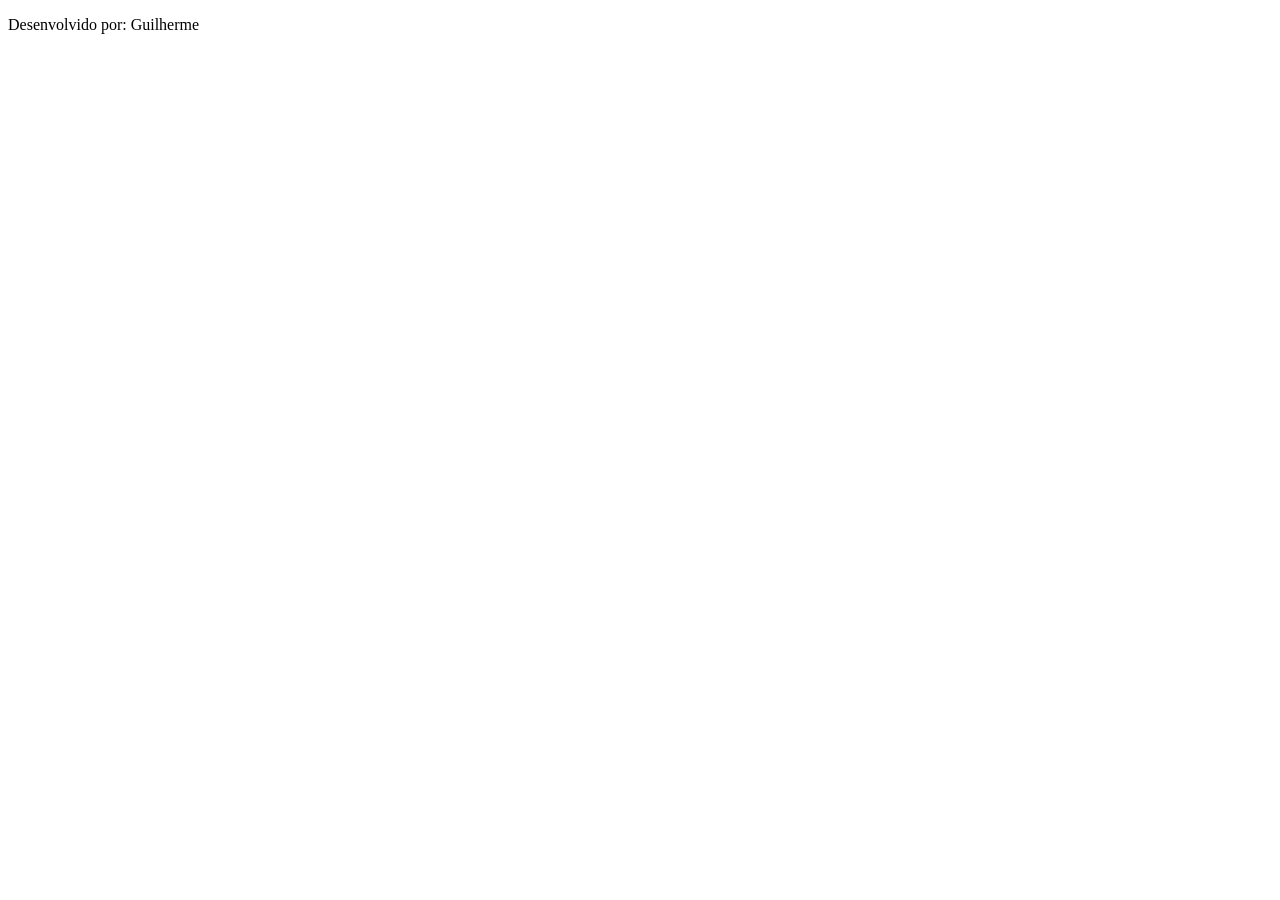
==== index.html @ 9a56f16c "a" ====
<!DOCTYPE html>
<html lang="pt-BR">

<head>
    <!-- Caracteres-->
    <meta charset="UTF-8">
    <!-- ocupação da tela-->
    <meta name="viewport" content="width=device-width, initial-scale=1.0">
    <title>Curso HTML - Guilherme </title>

    <!--Search Engine Optmization-->
    <meta name="description" content="Curso de HTML, CSS e JS em Castro-PR, elaborado pelo SENAC">
    <!--Palavras Chave-->
    <meta name="keywords" content="HTML, CSS, JSS, webdesign, programação web, html 5">
    <!--Permitir Robôs-->
    <meta name="robots" content="index, follow">

    <!--Carregamento de tudo que seja necessário antes de mostrar a página-->
    <link rel="stylesheet" href="styles.css">

</head>
    <!-- É o que vai aparecer na tela do usuário -->
<body>
    <!-- Cabeçalho: Logo, Menus Botões do Celular -->
    <!-- Div = Container - serve pra guardar algo -->
        <div id="header"></div>
    <!-- Main - Conteúdo Principal -->
    <main>
        <!-- Hero: Título - Texto - Botão - Imagem -->
         <div id="Hero"></div>
        <!-- Benefícios (vantagens): Título - Textos - Cards -->
         <div id="benefícios"></div>
        <!-- Sobre: Explicar a Empresa, Produto ou Serviço -->
         <div id="sobre"></div>
        <!-- Call to Action - CTA ou chamado para ação: Comece agora, curte, compartilhe, inscrevase, saiba mais, etc -->
         <div id="cta"></div>
        <!-- Contato: Formulário, Endereço, Telefone, etc -->
         <div id="contato"></div>
    </main>
    <!-- Rodapé: Informações, Links, Mapas, Redes Sociais -->
    <footer>
        <p>Desenvolvido por: Guilherme</p>
    </footer>
    <!-- Scripts: Código Javascript -->
    <script src="scripts.js"></script>
</body> 

</html>
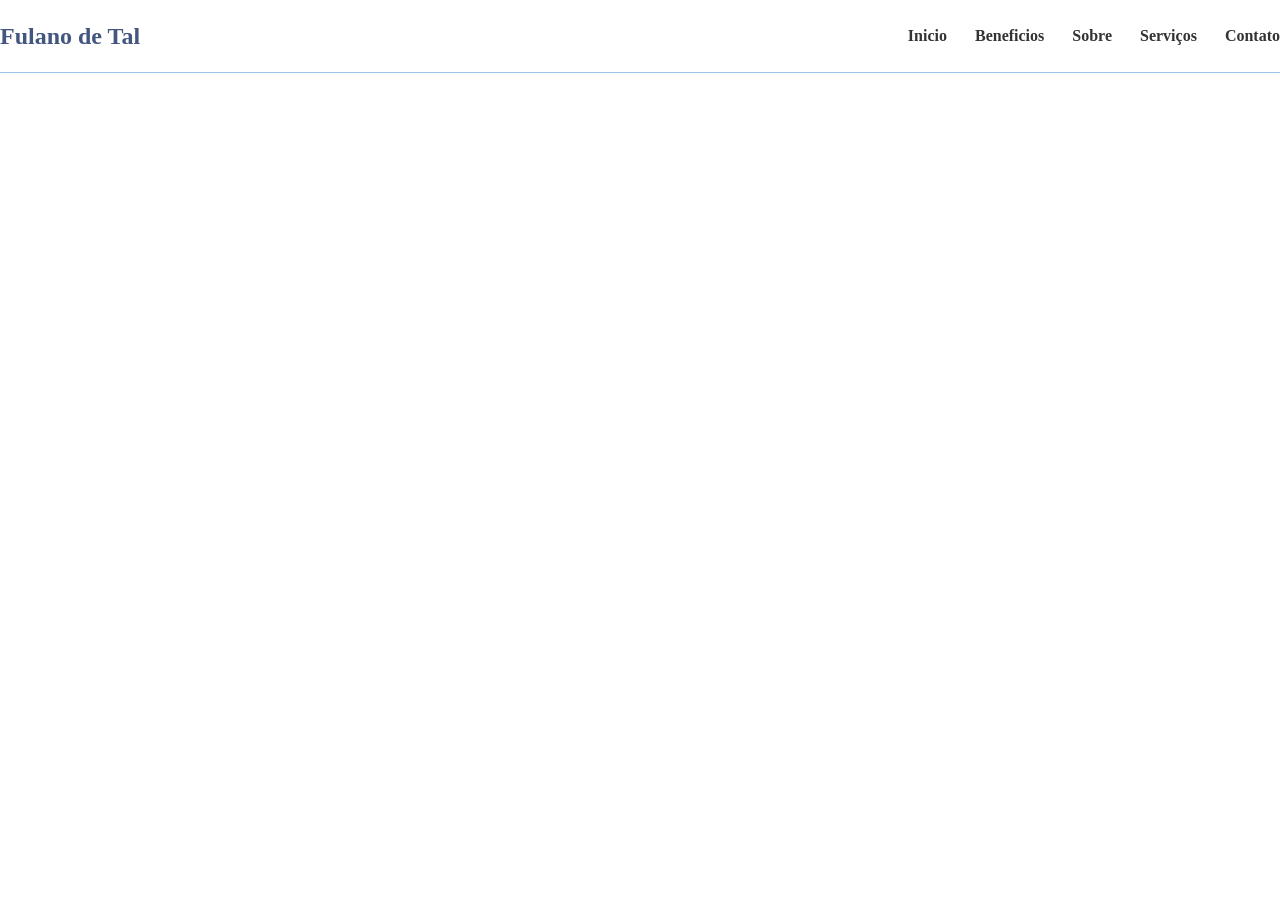
==== commit 148d1d5b: "a" ====
--- a/index.html
+++ b/index.html
@@ -19,30 +19,35 @@
     <link rel="stylesheet" href="styles.css">
 
 </head>
-    <!-- É o que vai aparecer na tela do usuário -->
+<!-- É o que vai aparecer na tela do usuário -->
+
 <body>
     <!-- Cabeçalho: Logo, Menus Botões do Celular -->
     <!-- Div = Container - serve pra guardar algo -->
-        <div id="header"></div>
+    <div id="header"></div>
     <!-- Main - Conteúdo Principal -->
     <main>
         <!-- Hero: Título - Texto - Botão - Imagem -->
-         <div id="Hero"></div>
+        <div id="Hero"></div>
         <!-- Benefícios (vantagens): Título - Textos - Cards -->
-         <div id="benefícios"></div>
+        <div id="benefícios"></div>
         <!-- Sobre: Explicar a Empresa, Produto ou Serviço -->
-         <div id="sobre"></div>
+        <div id="sobre"></div>
         <!-- Call to Action - CTA ou chamado para ação: Comece agora, curte, compartilhe, inscrevase, saiba mais, etc -->
-         <div id="cta"></div>
+        <div id="cta"></div>
         <!-- Contato: Formulário, Endereço, Telefone, etc -->
-         <div id="contato"></div>
+        <div id="contato"></div>
     </main>
     <!-- Rodapé: Informações, Links, Mapas, Redes Sociais -->
     <footer>
-        <p>Desenvolvido por: Guilherme</p>
+        <div id="footer"></div>
     </footer>
     <!-- Scripts: Código Javascript -->
     <script src="scripts.js"></script>
-</body> 
+    <script>
+        // Passar a pasta/arquivo e o id da div
+        componente("components/header.html", "#header")
+    </script>
+</body>
 
 </html>
--- a/styles.css
+++ b/styles.css
@@ -0,0 +1,77 @@
+/* Aplicar customização de layout a toda aplicação */
+/* No React por padrão é um por componente */
+/* Podemos aplicar em toda o APP, por tag, por id ou classe */
+/* Posso aplicar em componntes internos */
+/* Resete da página */
+*{
+    /* Espaçameto externo */
+    margin: 0;
+    /* Espaçamento interno */
+    padding: 0;
+    /* Tamanho da caixa */
+    box-sizing: 0;
+}
+
+/* Header */
+/* Por classe */
+.cabecalho{
+    /* ocupar o espaço de  */
+    width: 100%;
+    /* Fundo da tela */
+    background: #ffffff;
+    /* Borda */
+    border-bottom: 1px solid #9cc4e9;
+    /* Manter o header no início da página */
+    position: sticky;
+    /* Encostar no topo */
+    top: 0;
+    /* Sobreposição */
+    z-index: 1000;
+}
+
+.cabecalho-conteudo{
+    /* Altura minima */
+    min-height: 72px;
+    /* Ativa o Flexbox */
+    display: flex;
+    /* Centraliza os elementos verticalmente */
+    align-items: center;
+    /* Cpçpca espaço entre elementos */
+    justify-content: space-between;
+    /* Define os espaços entre os elementos */
+    gap: 30px;
+}
+
+.logo {
+    /* Define a cor do texto do logo */
+    color: #435680;
+    /* Define o tamanho da fonte */
+    font-size: 24px;
+    /* Deixar texto em negrito */
+    font-weight: bold;
+    /* Remove o sublinhado dos links */
+    text-decoration: none;
+}
+
+.menu{
+    /* Ativa o Flexbox */
+    display: flex;
+    /* Centraliza os itens verticalmente */
+    align-items: center;
+    /* Define o espaço entre os links do menu */
+    gap: 28px;
+}
+
+.menu a{
+    /* Define a cor padrão dos links */
+    color: #333333;
+    /* Define o tamanho da fonte */
+    font-size: 16px;
+    /* Define uma fonte mais grossa (forte) */
+    font-weight: 600;
+    /* Remove o sublinhado dos links */
+    text-decoration: none;
+    /* Faz as mudanças acontecerem de forma suave */
+    transition: 0.3s;
+    
+}
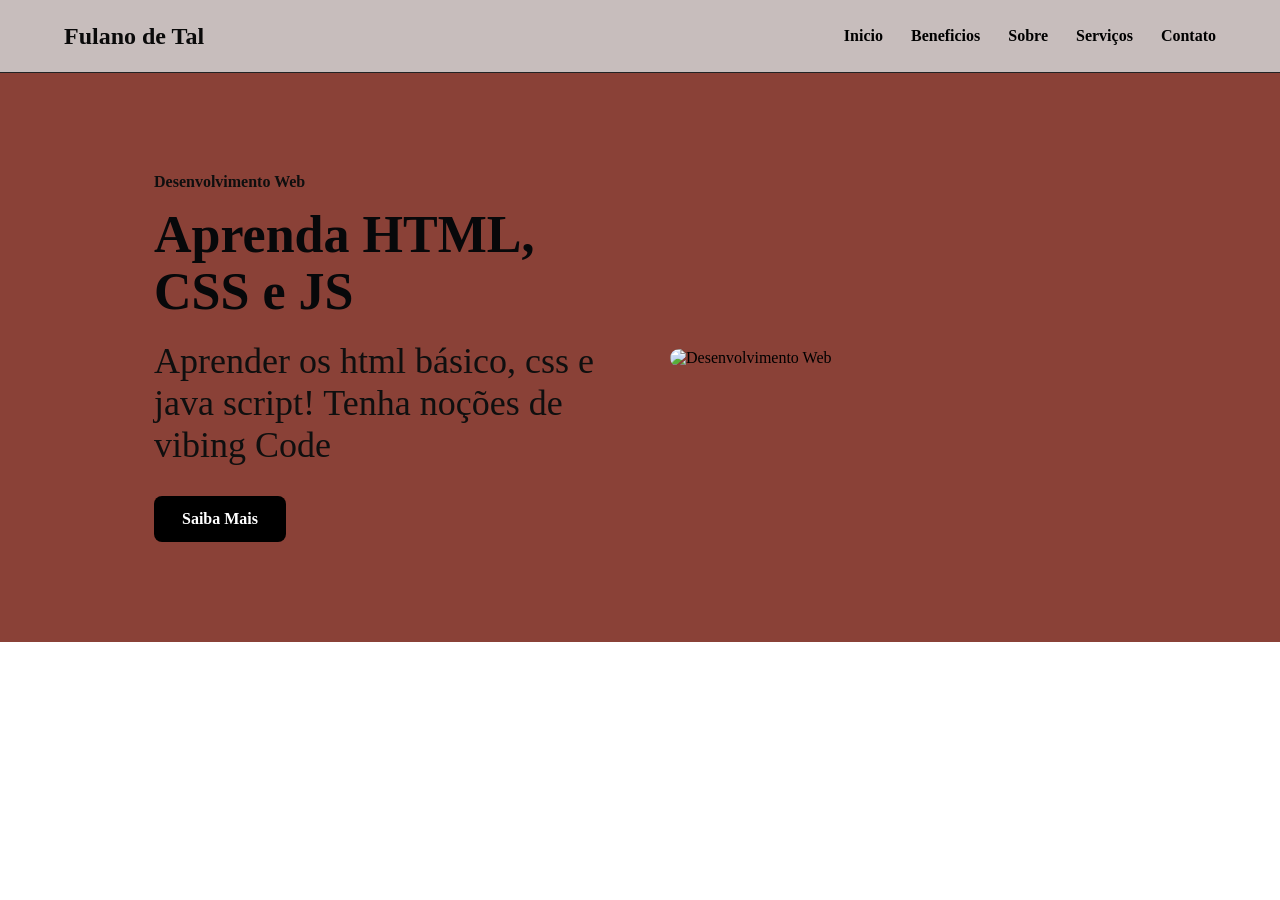
==== commit 9d4241cb: "j" ====
--- a/index.html
+++ b/index.html
@@ -6,7 +6,7 @@
     <meta charset="UTF-8">
     <!-- ocupação da tela-->
     <meta name="viewport" content="width=device-width, initial-scale=1.0">
-    <title>Curso HTML - Guilherme </title>
+    <title> Curso HTML - Guilherme </title>
 
     <!--Search Engine Optmization-->
     <meta name="description" content="Curso de HTML, CSS e JS em Castro-PR, elaborado pelo SENAC">
@@ -28,7 +28,7 @@
     <!-- Main - Conteúdo Principal -->
     <main>
         <!-- Hero: Título - Texto - Botão - Imagem -->
-        <div id="Hero"></div>
+        <div id="hero"></div>
         <!-- Benefícios (vantagens): Título - Textos - Cards -->
         <div id="benefícios"></div>
         <!-- Sobre: Explicar a Empresa, Produto ou Serviço -->
@@ -47,6 +47,7 @@
     <script>
         // Passar a pasta/arquivo e o id da div
         componente("components/header.html", "#header")
+        componente("components/hero.html", "#hero")
     </script>
 </body>
 
--- a/styles.css
+++ b/styles.css
@@ -18,9 +18,9 @@
     /* ocupar o espaço de  */
     width: 100%;
     /* Fundo da tela */
-    background: #ffffff;
+    background: #c7bdbc;
     /* Borda */
-    border-bottom: 1px solid #9cc4e9;
+    border-bottom: 1px solid #222324;
     /* Manter o header no início da página */
     position: sticky;
     /* Encostar no topo */
@@ -44,7 +44,7 @@
 
 .logo {
     /* Define a cor do texto do logo */
-    color: #435680;
+    color: #0a0a0a;
     /* Define o tamanho da fonte */
     font-size: 24px;
     /* Deixar texto em negrito */
@@ -64,7 +64,7 @@
 
 .menu a{
     /* Define a cor padrão dos links */
-    color: #333333;
+    color: #000000;
     /* Define o tamanho da fonte */
     font-size: 16px;
     /* Define uma fonte mais grossa (forte) */
@@ -73,5 +73,97 @@
     text-decoration: none;
     /* Faz as mudanças acontecerem de forma suave */
     transition: 0.3s;
-    
+}
+/* Quando passar o mouse em cima do menu*/
+.menu a:hover{
+    /* Alterar a cor */
+    color: #13273b;
+}
+
+/* Hero */
+.hero{
+    /* Margem interna */
+    padding: 100px;
+    background: #8A4137;
+}
+
+.hero-conteudo {
+    /* Flexbox */
+    /* grid, block, inline */
+    display: flex;
+    /* Centralizados, a esquerda, a direita */
+    align-items: center;
+    /* Espaço itens */
+    justify-content: space-between;
+    /* Espaçamento entre os blocos */
+    gap: 60px;
+
+}
+
+/* Ajuste da largura do hero */
+.container{
+    /* Ocupar: largura disponível */
+    width: 90%;
+    /* Limitar tamanho máximo */
+    max-width: 1200px;
+    /* Centralizar Horizontalmente */
+    margin: 0 auto;
+}
+
+.hero-texto{
+    /* Permitir que o elemento expanda */
+    flex: 1;
+}
+
+.hero-destaque{
+    /* Cor */
+    color: #0f0f0f;
+    /* Fonte em negrito b, ou usar o font-weight */
+    font-weight: bold;
+    /* Define o tamanho */
+    font-size: 16px;
+}
+
+.hero-texto h1{
+    font-size: 52px;
+    /* Espaço entre linhas */
+    line-height: 1.1;
+    /* Margem superior */
+    margin-top: 15px;
+    /* Margem inferior */
+    margin-bottom: 20px;
+    color: #07080a;
+}
+
+.hero-texto p{
+    font-size: 36px;
+    color: #0f0f0f;
+    margin-bottom: 30px;
+    max-width: 550px;
+}
+
+.botao-hero{
+    display: inline-block;
+    padding: 14px 28px;
+    background: #000000;
+    color: #ffffff;
+    text-decoration: none;
+    /* Arredondamento dos cantos */
+    border-radius: 8px;
+    font-weight: bold;
+    transition: 0.3s;
+}
+.botao-hero:hover{
+    background: #13273b;
+    transform: translateY(-2px);
+}
+
+/* Imagem */
+.hero-imagem{
+    flex: 1;
+}
+.hero-imagem img{
+    width: 100%;
+    height: auto;
+    border-radius: 20px;
 }
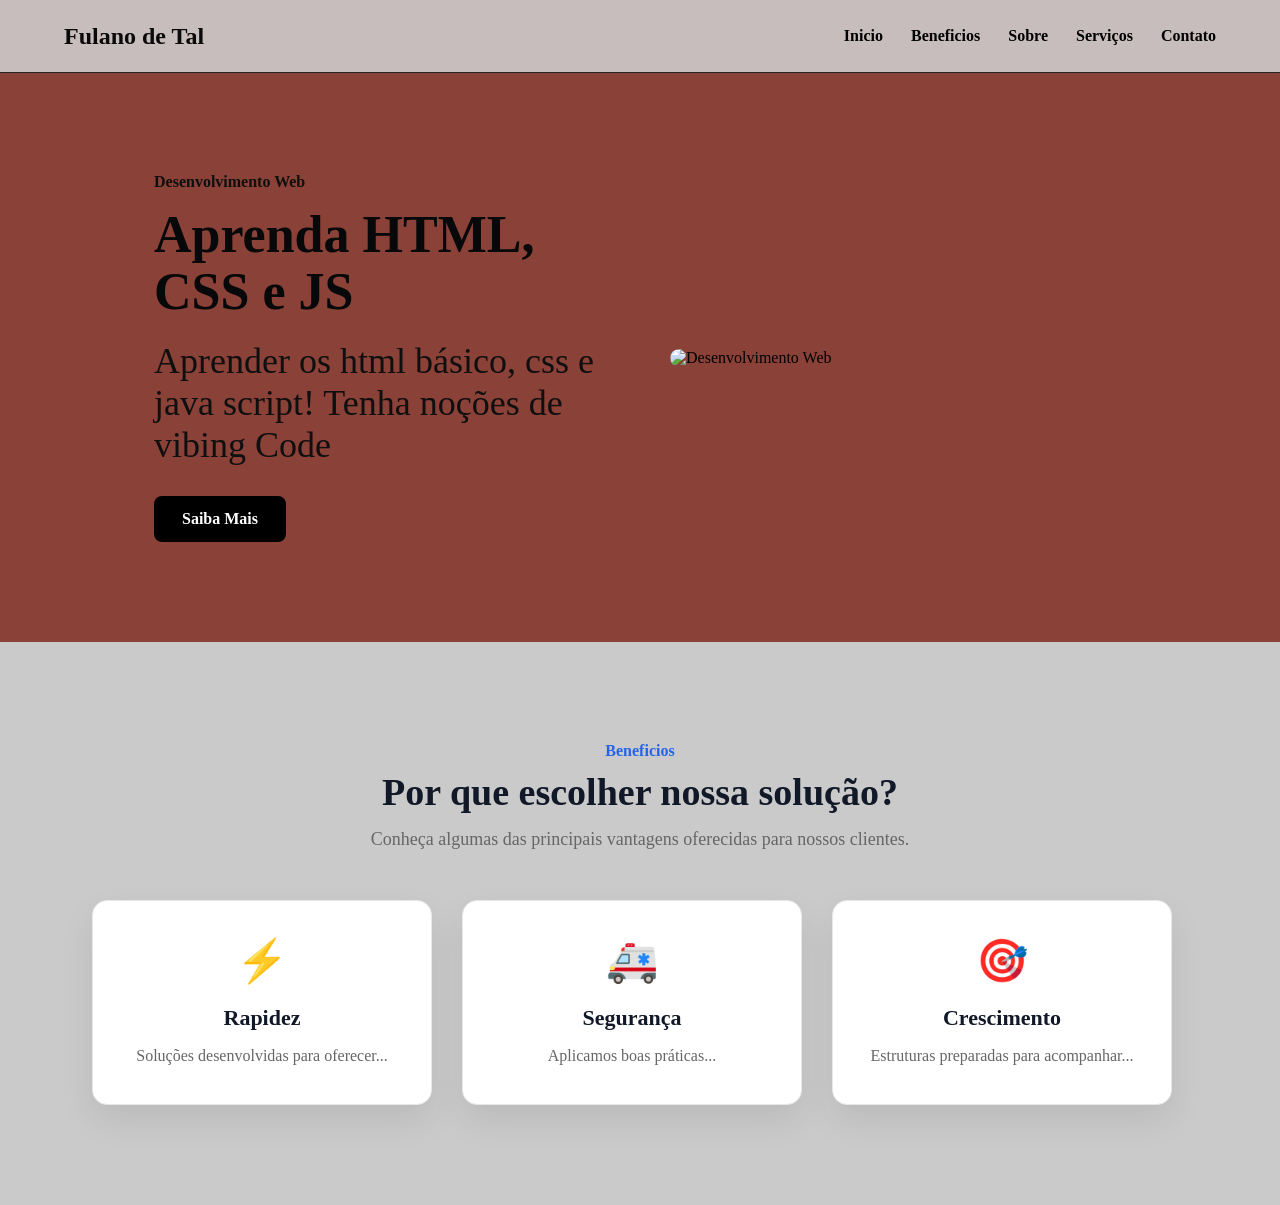
==== commit 7151ef96: "Aula 0311" ====
--- a/index.html
+++ b/index.html
@@ -30,7 +30,7 @@
         <!-- Hero: Título - Texto - Botão - Imagem -->
         <div id="hero"></div>
         <!-- Benefícios (vantagens): Título - Textos - Cards -->
-        <div id="benefícios"></div>
+        <div id="beneficios"></div>
         <!-- Sobre: Explicar a Empresa, Produto ou Serviço -->
         <div id="sobre"></div>
         <!-- Call to Action - CTA ou chamado para ação: Comece agora, curte, compartilhe, inscrevase, saiba mais, etc -->
@@ -48,6 +48,7 @@
         // Passar a pasta/arquivo e o id da div
         componente("components/header.html", "#header")
         componente("components/hero.html", "#hero")
+        componente("components/beneficios.html", "#beneficios")
     </script>
 </body>
 
--- a/styles.css
+++ b/styles.css
@@ -166,4 +166,68 @@
     width: 100%;
     height: auto;
     border-radius: 20px;
+}
+
+/* Beneficios */
+.beneficios {
+    padding: 100px;
+    background: #cacaca;
+}
+.titulo-secao {
+    text-align: center;
+    max-width: 700px;
+    margin: 0 auto 50px;
+}
+
+.titulo-destaque {
+    color: #2563eb;
+    /* Negrito */
+    font-weight: bold;
+    font-size: 16px;
+}
+
+.titulo-secao h2 {
+    font-size: 38px;
+    color: #111827;
+    margin-top: 10px;
+    margin-bottom: 15px;
+}
+.titulo-secao p {
+    font-size: 18px;
+    color: #666666;
+}
+.grade-beneficios {
+    display: grid;
+    /* Cria 3 colunas com os mesmo tamanho */
+    grid-template-columns: repeat(3, 1fr);
+    /* Espaço */
+    gap: 30px;
+}
+.card-beneficios {
+    background: #ffffff;
+    padding: 35px;
+    border: 1px solid #e5e7eb;
+    border-radius: 15px;
+    text-align: center;
+    transition: 0.3s;
+}
+.card-beneficios {
+    /* Move o elemento para cima */
+    transform: translate(-8px);
+    /* Cria uma sombra */
+    box-shadow: 0 15px 35px rgba(0, 0, 0, 0.08);
+}
+.card-icone {
+    font-size: 42px;
+    margin-bottom: 20px;
+}
+.card-beneficios h3 {
+    font-size: 22px;
+    color: #111827;
+    margin-bottom: 12px;
+}
+.card-beneficios p {
+    color: #666666;
+    font-size: 16px;
+    line-height: 1.6;
 }
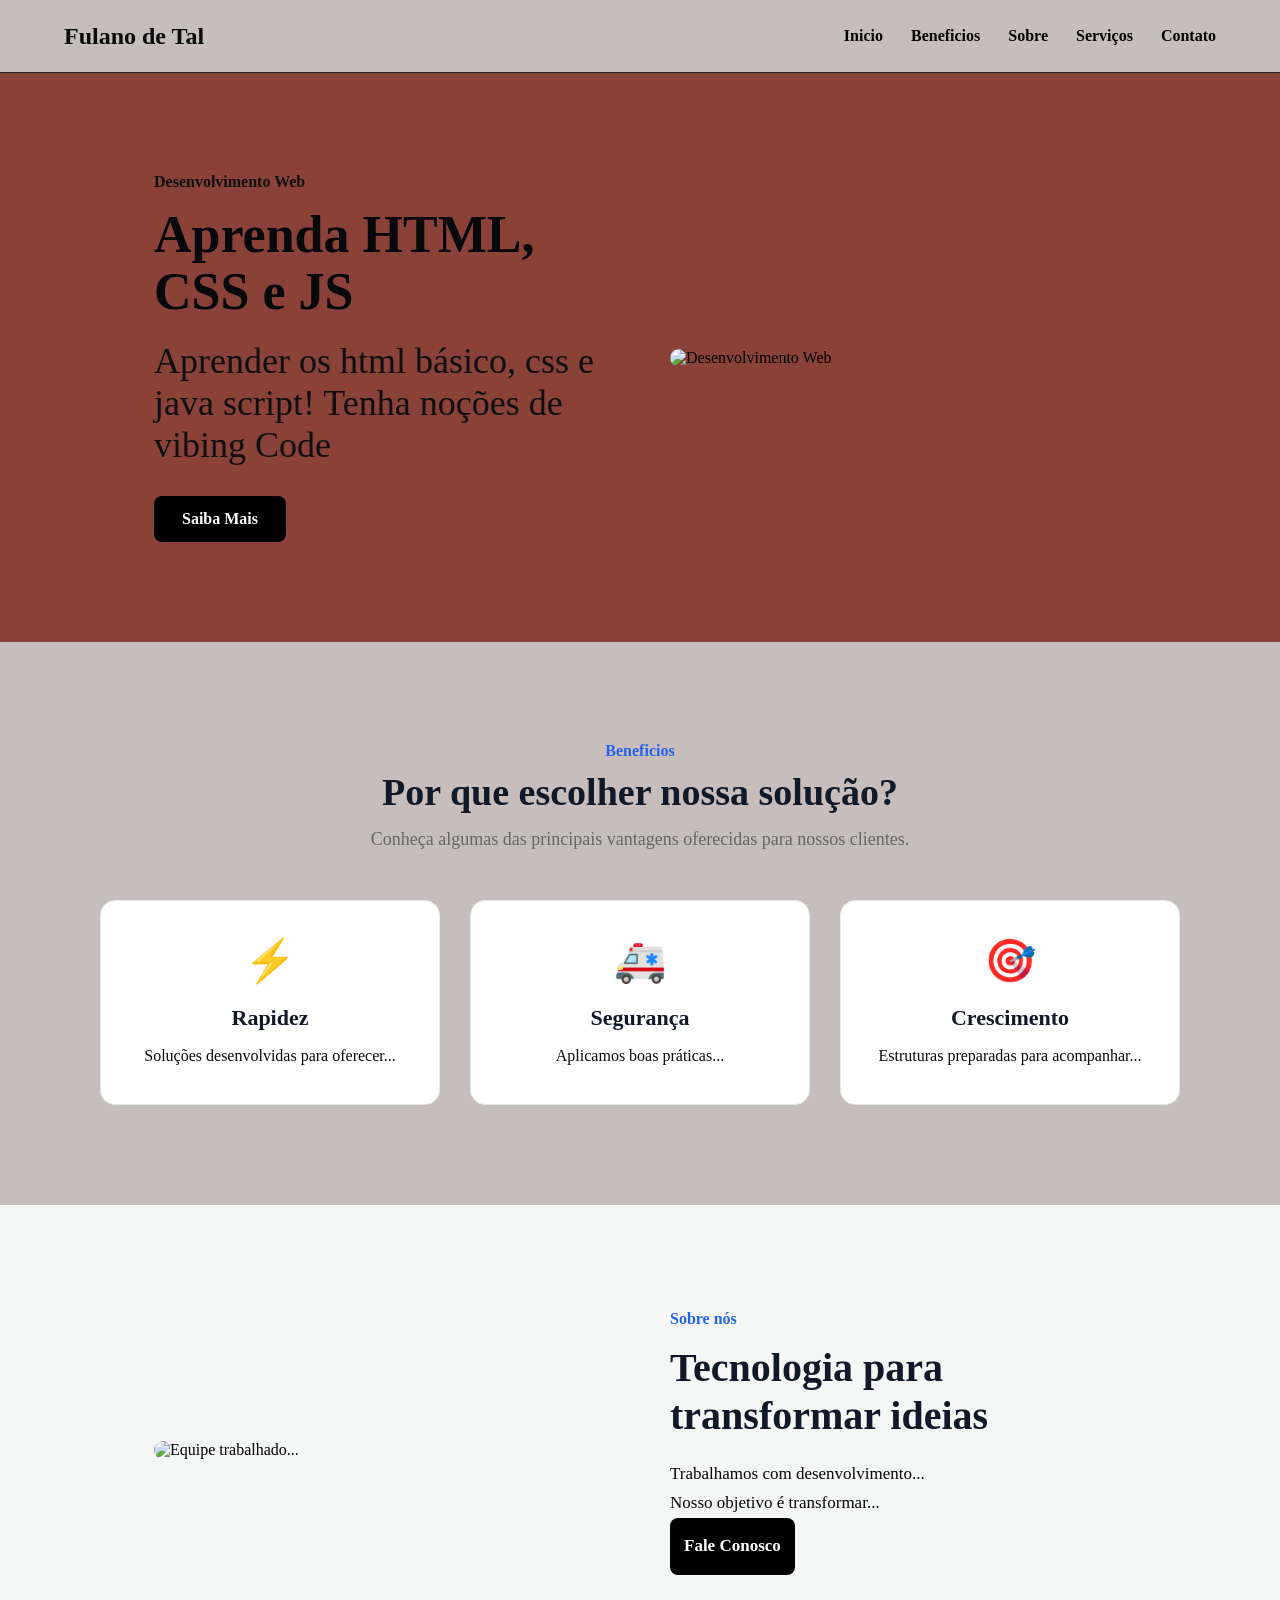
==== commit c45cfad4: "criação do sobre e estilização" ====
--- a/index.html
+++ b/index.html
@@ -49,6 +49,7 @@
         componente("components/header.html", "#header")
         componente("components/hero.html", "#hero")
         componente("components/beneficios.html", "#beneficios")
+        componente("components/sobre.html", "#sobre")
     </script>
 </body>
 
--- a/styles.css
+++ b/styles.css
@@ -171,7 +171,7 @@
 /* Beneficios */
 .beneficios {
     padding: 100px;
-    background: #cacaca;
+    background: #c7bdbc;
 }
 .titulo-secao {
     text-align: center;
@@ -211,9 +211,9 @@
     text-align: center;
     transition: 0.3s;
 }
-.card-beneficios {
+.card-beneficios:hover {
     /* Move o elemento para cima */
-    transform: translate(-8px);
+    transform: translateY(-8px);
     /* Cria uma sombra */
     box-shadow: 0 15px 35px rgba(0, 0, 0, 0.08);
 }
@@ -227,7 +227,61 @@
     margin-bottom: 12px;
 }
 .card-beneficios p {
-    color: #666666;
+    color: #0a0a0a;
     font-size: 16px;
     line-height: 1.6;
+}
+
+/* Sobre */
+.sobre{
+    padding: 100px;
+    background: #f5f7f6;
+}
+.sobre-conteudo{
+    display: flex;
+    align-items: center;
+    gap: 60px;
+}
+.sobre-imagem{
+    flex: 1;
+}
+.sobre-imagem img{
+    width: 100%;
+    height: auto;
+    border-radius: 20px;
+}
+.sobre-texto{
+    flex: 1;
+}
+.sobre-destaque{
+    color: #2563eb;
+    font-weight: bold;
+    font-size: 16px;
+}
+.sobre-texto h2{
+    font-size: 40px;
+    line-height: 1.2;
+    color: #111827;
+    margin-top: 10px;
+    margin-bottom: 20px;
+}
+.sobre-texto{
+    color: #050505;
+    font-size: 17px;
+    line-height: 1.7;
+    margin-bottom: 20px;
+}
+.botao-sobre{
+    display: inline-block;
+    padding: 14px;
+    background: #020202;
+    color: #ffffff;
+    text-decoration: none;
+    border-radius: 8px;
+    font-weight: bold;
+    transition: 0.3s;
+}
+.botao-sobre:hover{
+    background: #1d3ed8;
+    transform: translateY(2px);
 }
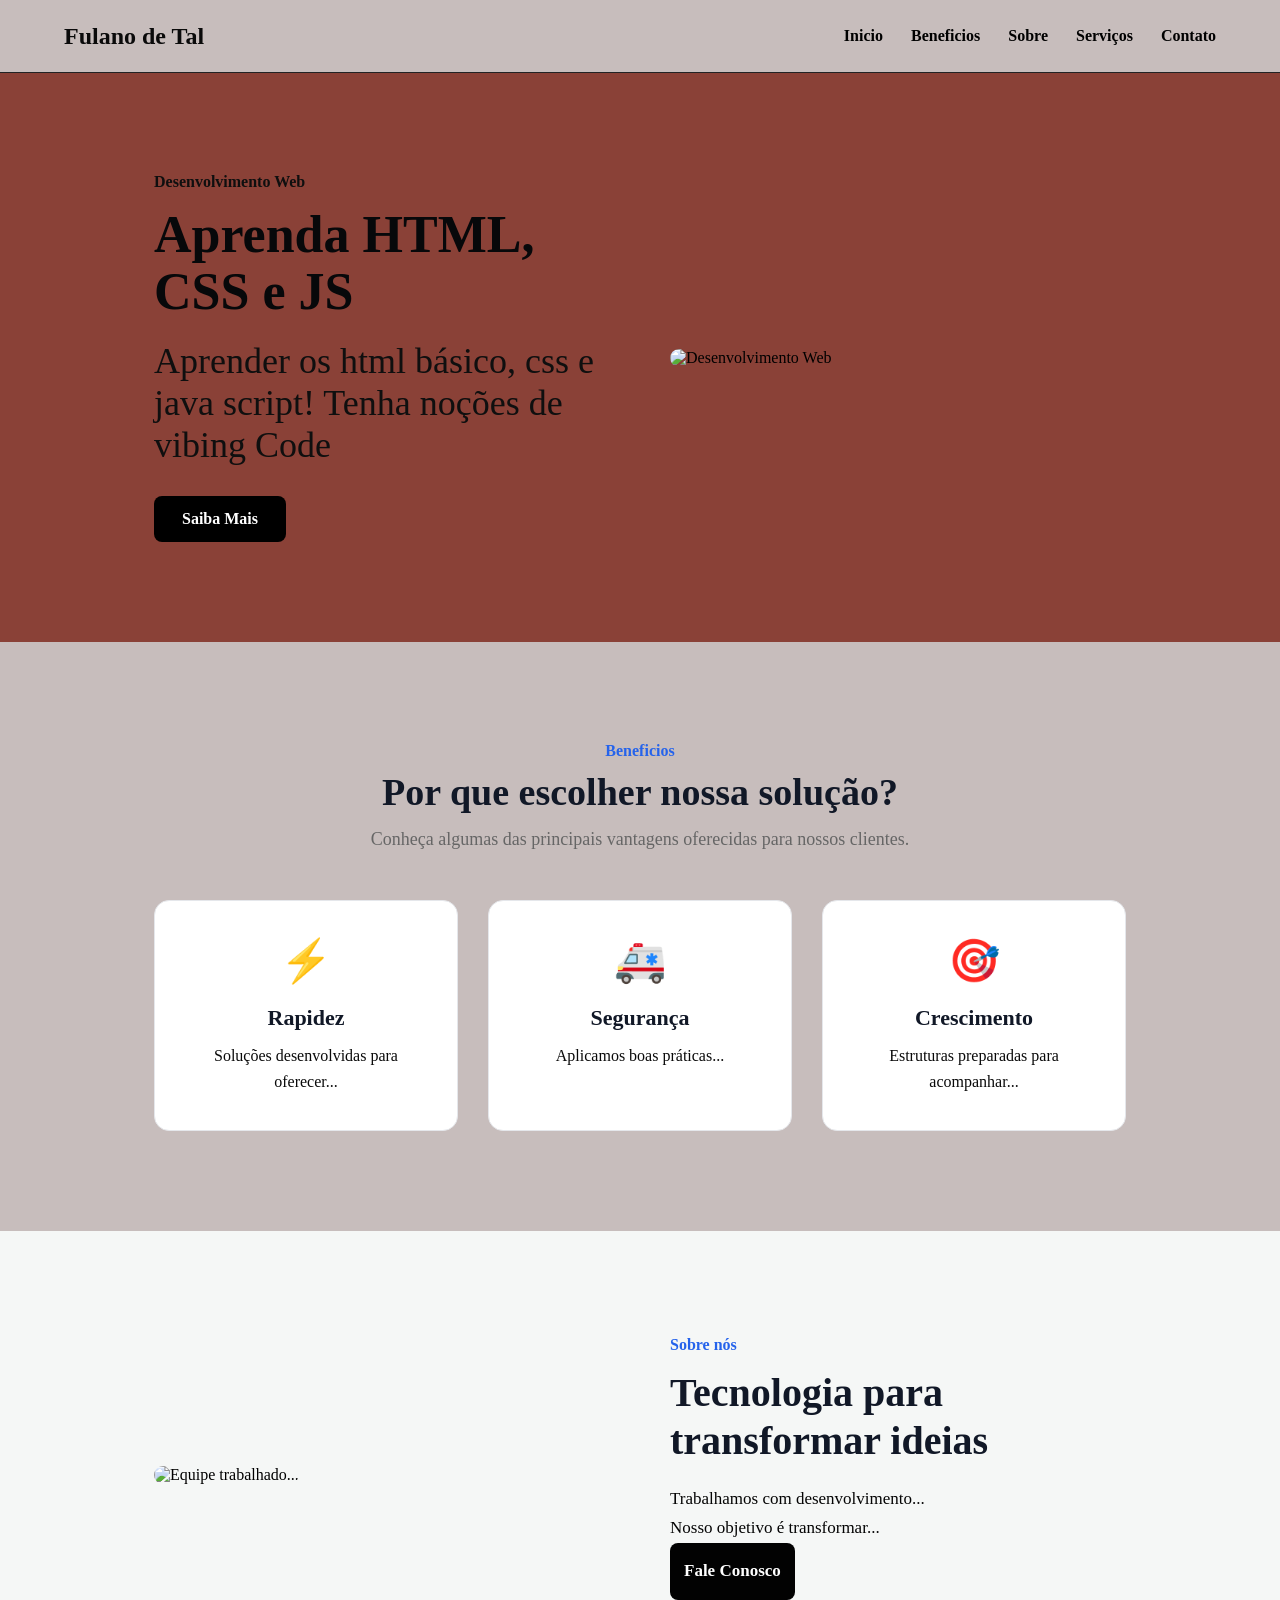
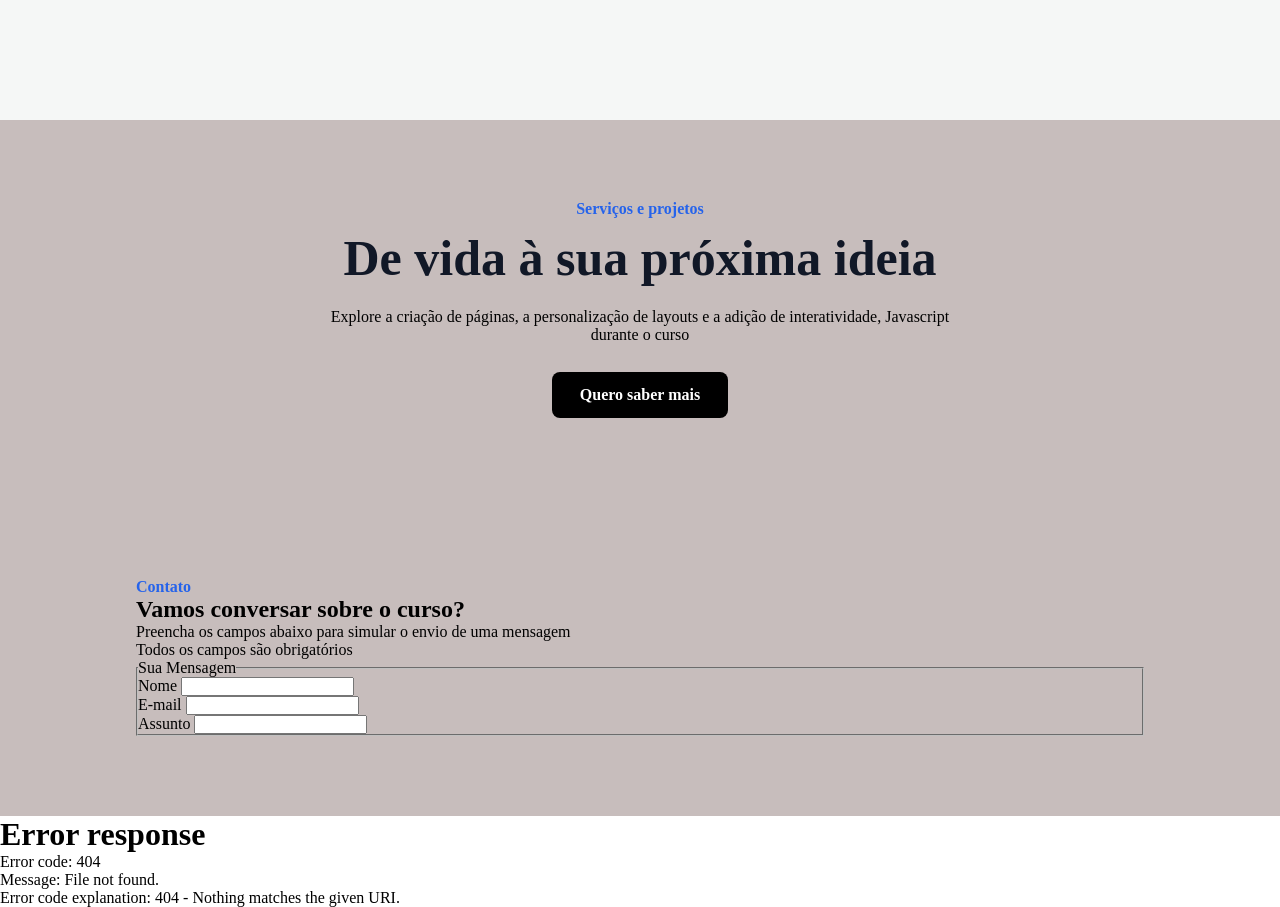
==== commit 5249303b: "a" ====
--- a/index.html
+++ b/index.html
@@ -50,6 +50,9 @@
         componente("components/hero.html", "#hero")
         componente("components/beneficios.html", "#beneficios")
         componente("components/sobre.html", "#sobre")
+        componente("components/cta.html", "#cta")
+        componente("components/contato.html", "#contato")
+        componente("components/footer.html", "#footer")
     </script>
 </body>
 
--- a/styles.css
+++ b/styles.css
@@ -9,7 +9,7 @@
     /* Espaçamento interno */
     padding: 0;
     /* Tamanho da caixa */
-    box-sizing: 0;
+    box-sizing: border-box;
 }
 
 /* Header */
@@ -284,4 +284,29 @@
 .botao-sobre:hover{
     background: #1d3ed8;
     transform: translateY(2px);
+}
+.cta, .contato {
+    padding: 80px;
+    background: #c7bdbc;
+}
+.titulo-servicos{
+    /* clamp(minimo, preferido, maximo) - responsividade - 
+    ivw equivale a 1% da largura */
+    font-size: clamp(18px, 4vw, 40px);
+    margin: 10px 0 20px;
+    line-height: 1.2;
+}
+.container-cta {
+    text-align: center;
+    gap: 20px;
+}
+.container-cta h2 {
+    font-size: 50px;
+    color: #111827;
+    margin-bottom: 20px;
+}
+.container-cta p {
+    max-width: 650px;
+    margin: 0 auto 28px;
+    color: #000000;
 }
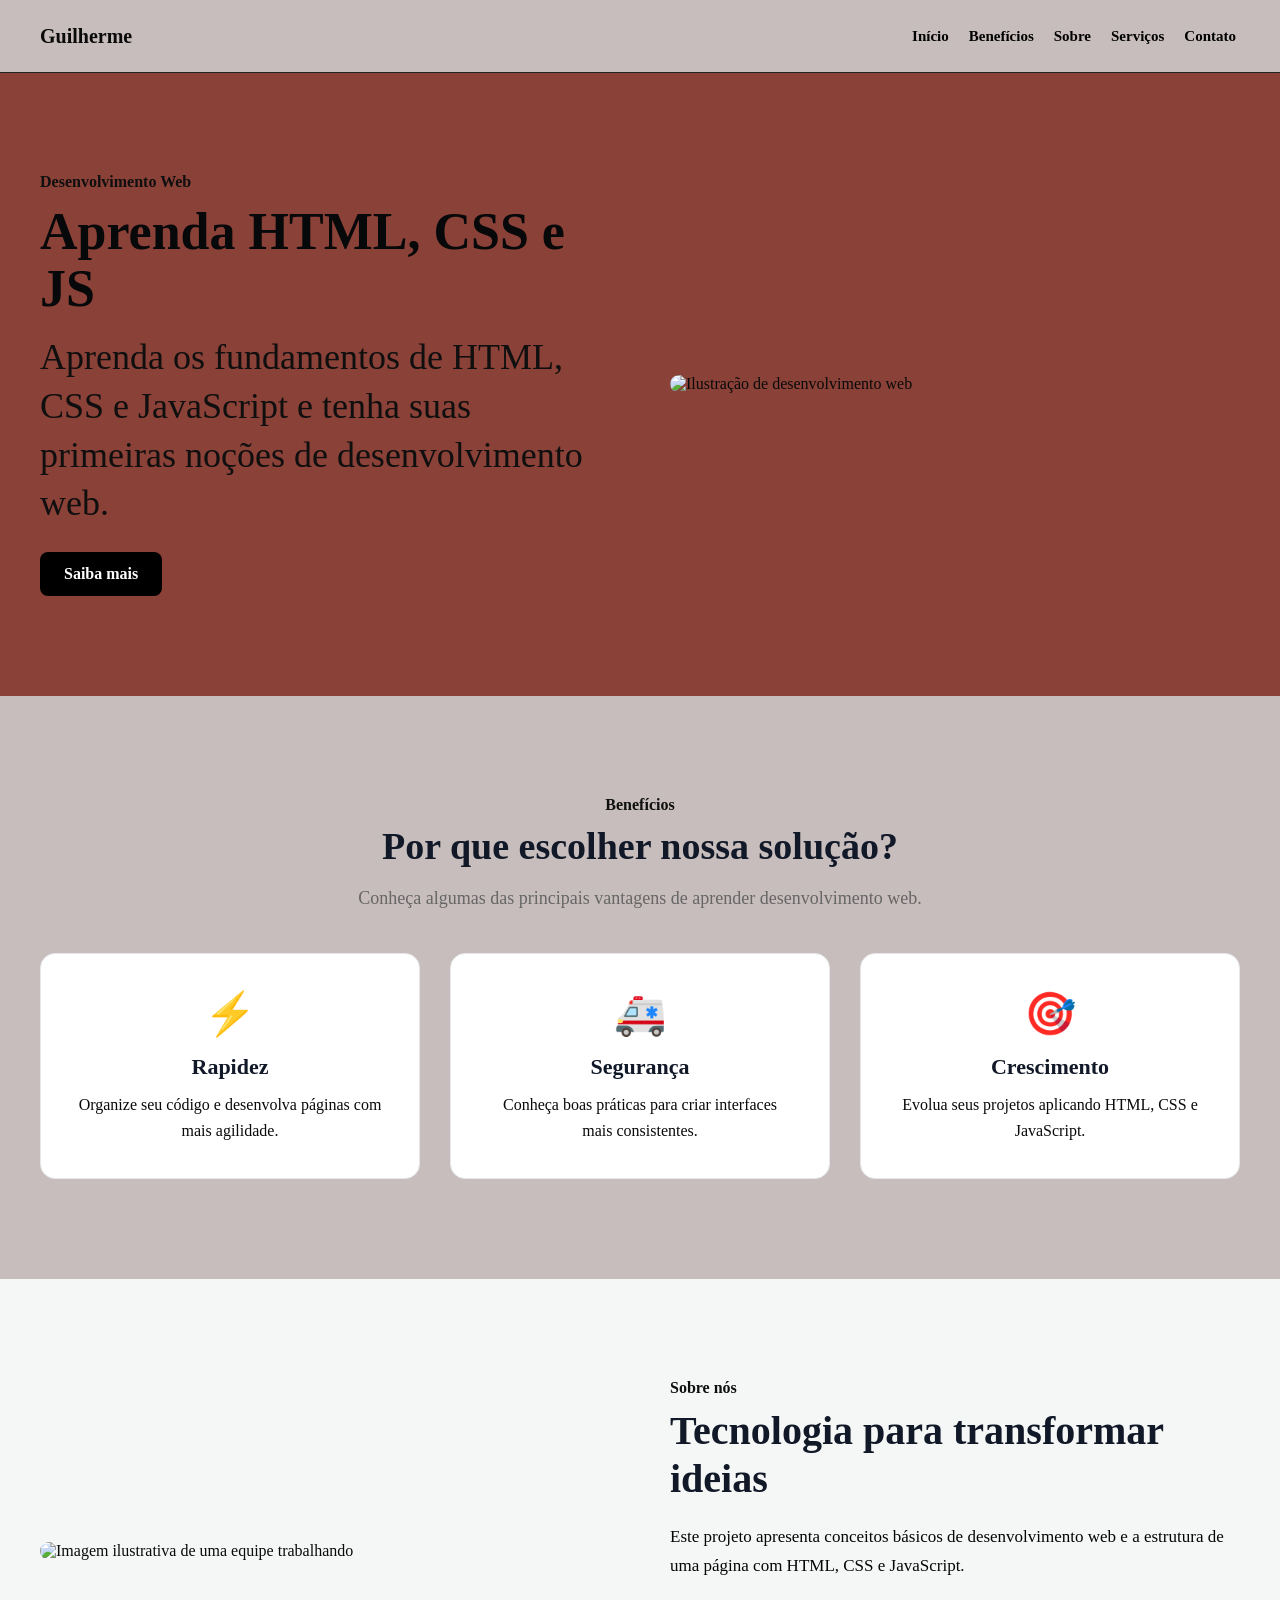
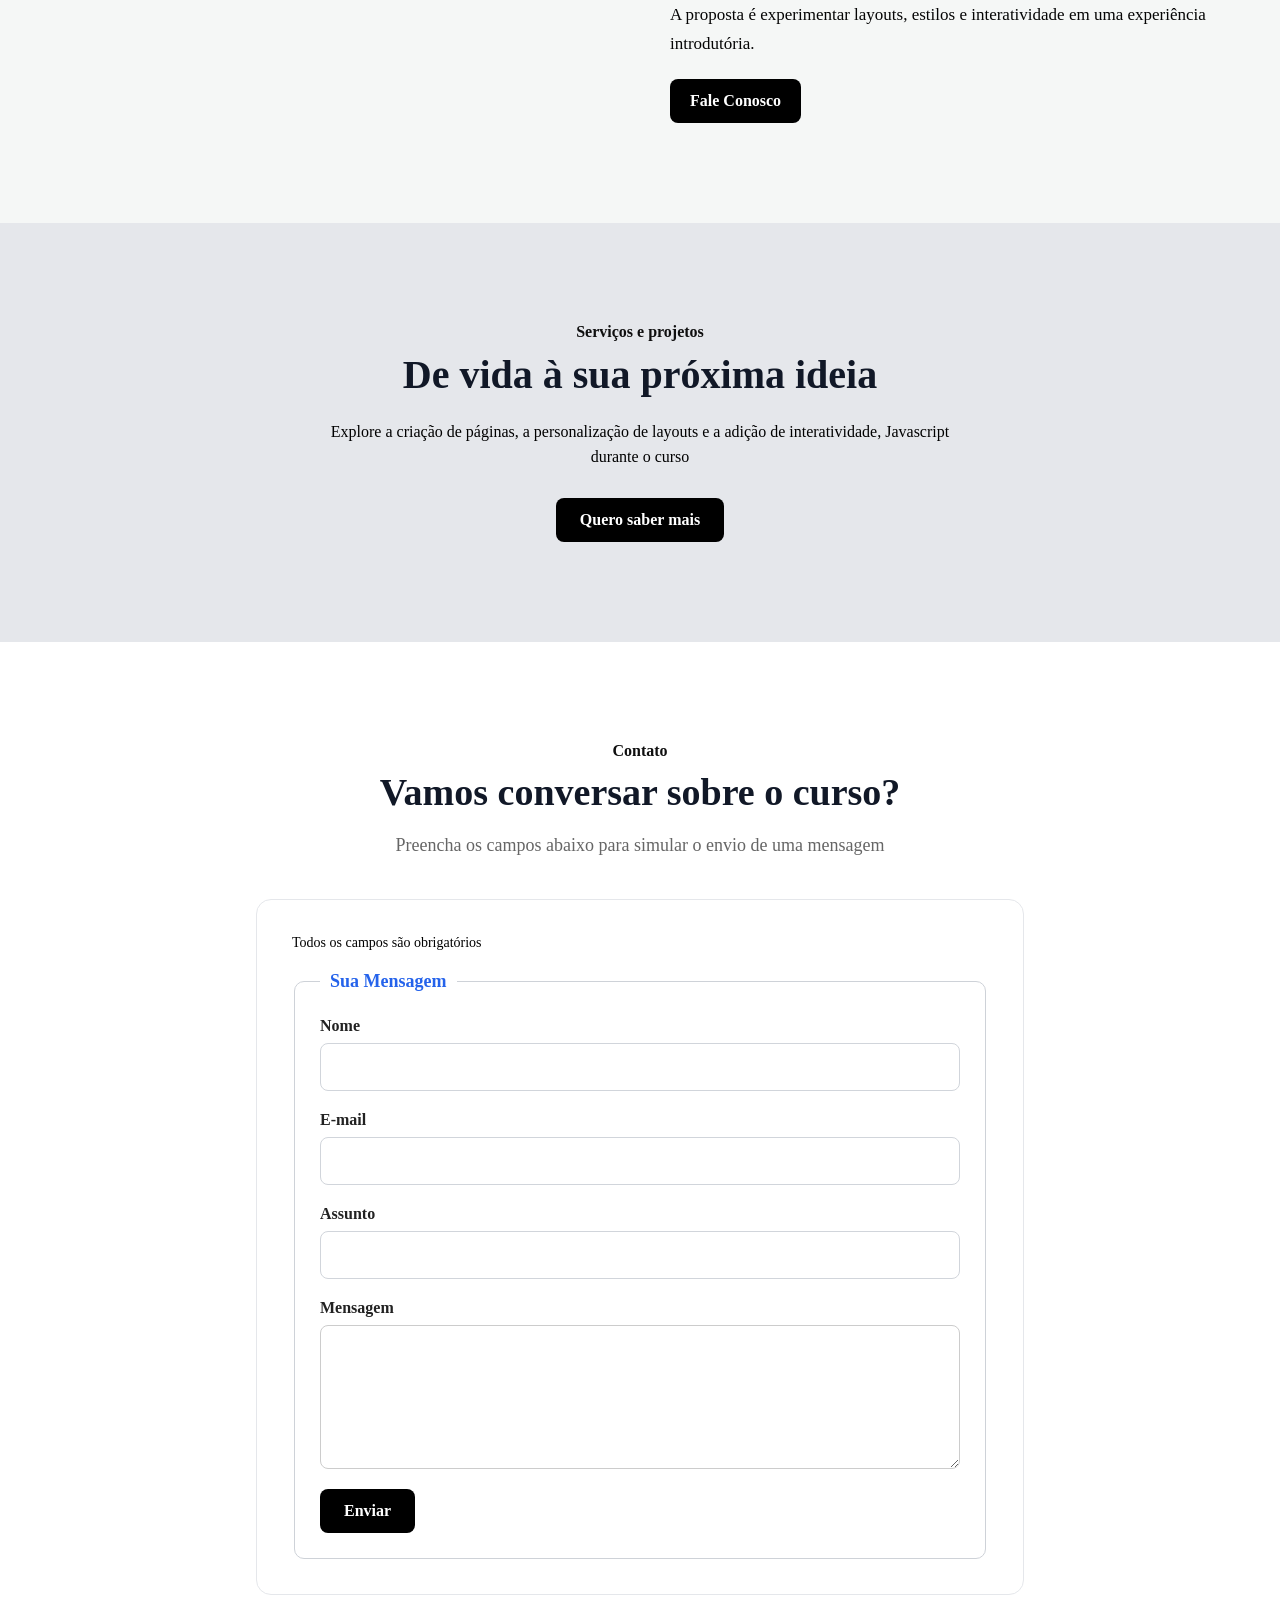
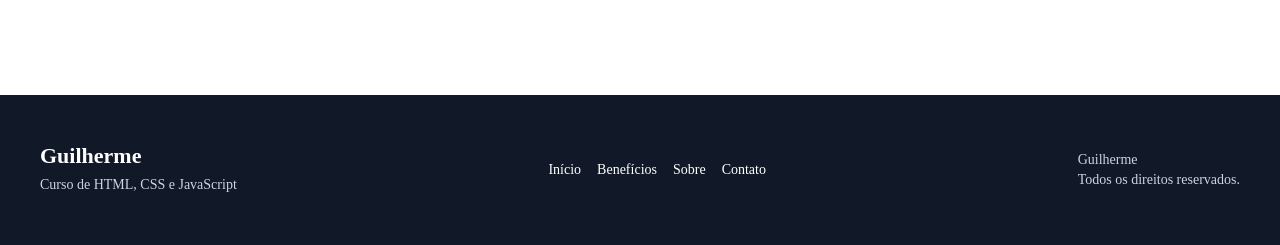
==== commit 700884c0: "a" ====
--- a/index.html
+++ b/index.html
@@ -6,46 +6,34 @@
     <meta charset="UTF-8">
     <!-- ocupação da tela-->
     <meta name="viewport" content="width=device-width, initial-scale=1.0">
-    <title> Curso HTML - Guilherme </title>
+    <title>Curso de HTML, CSS e JavaScript | Guilherme</title>
 
-    <!--Search Engine Optmization-->
-    <meta name="description" content="Curso de HTML, CSS e JS em Castro-PR, elaborado pelo SENAC">
-    <!--Palavras Chave-->
-    <meta name="keywords" content="HTML, CSS, JSS, webdesign, programação web, html 5">
-    <!--Permitir Robôs-->
+    <meta name="description" content="Aprenda fundamentos de HTML, CSS e JavaScript e conheça conceitos de desenvolvimento web em uma experiência introdutória em Castro-PR.">
     <meta name="robots" content="index, follow">
+    <meta name="theme-color" content="#c7bdbc">
+    <meta property="og:type" content="website">
+    <meta property="og:locale" content="pt_BR">
+    <meta property="og:title" content="Curso de HTML, CSS e JavaScript | Guilherme">
+    <meta property="og:description" content="Aprenda fundamentos de HTML, CSS e JavaScript e conheça conceitos de desenvolvimento web em uma experiência introdutória em Castro-PR.">
 
-    <!--Carregamento de tudo que seja necessário antes de mostrar a página-->
     <link rel="stylesheet" href="styles.css">
-
 </head>
-<!-- É o que vai aparecer na tela do usuário -->
 
 <body>
-    <!-- Cabeçalho: Logo, Menus Botões do Celular -->
-    <!-- Div = Container - serve pra guardar algo -->
-    <div id="header"></div>
-    <!-- Main - Conteúdo Principal -->
-    <main>
-        <!-- Hero: Título - Texto - Botão - Imagem -->
-        <div id="hero"></div>
-        <!-- Benefícios (vantagens): Título - Textos - Cards -->
-        <div id="beneficios"></div>
-        <!-- Sobre: Explicar a Empresa, Produto ou Serviço -->
-        <div id="sobre"></div>
-        <!-- Call to Action - CTA ou chamado para ação: Comece agora, curte, compartilhe, inscrevase, saiba mais, etc -->
-        <div id="cta"></div>
-        <!-- Contato: Formulário, Endereço, Telefone, etc -->
-        <div id="contato"></div>
+    <a class="pular-conteudo" href="#conteudo-principal">Pular para o conteúdo principal</a>
+    <div id="header" aria-busy="true"></div>
+    <main id="conteudo-principal" tabindex="-1">
+        <div id="hero" aria-busy="true"></div>
+        <div id="beneficios" aria-busy="true"></div>
+        <div id="sobre" aria-busy="true"></div>
+        <div id="cta" aria-busy="true"></div>
+        <div id="contato" aria-busy="true"></div>
     </main>
-    <!-- Rodapé: Informações, Links, Mapas, Redes Sociais -->
-    <footer>
-        <div id="footer"></div>
+    <footer class="footer">
+        <div class="container" id="footer" aria-busy="true"></div>
     </footer>
-    <!-- Scripts: Código Javascript -->
     <script src="scripts.js"></script>
     <script>
-        // Passar a pasta/arquivo e o id da div
         componente("components/header.html", "#header")
         componente("components/hero.html", "#hero")
         componente("components/beneficios.html", "#beneficios")
--- a/styles.css
+++ b/styles.css
@@ -1,312 +1,509 @@
-/* Aplicar customização de layout a toda aplicação */
-/* No React por padrão é um por componente */
-/* Podemos aplicar em toda o APP, por tag, por id ou classe */
-/* Posso aplicar em componntes internos */
-/* Resete da página */
-*{
-    /* Espaçameto externo */
+:root {
+    color-scheme: light;
+    --cor-header: #c7bdbc;
+    --cor-borda-header: #222324;
+    --cor-texto: #0a0a0a;
+    --cor-texto-secundario: #666666;
+    --cor-hero: #8A4137;
+    --cor-destaque: #2563eb;
+    --cor-fundo: #ffffff;
+    --cor-fundo-suave: #f5f7f6;
+    --cor-fundo-card: #e5e7eb;
+    --cor-borda: #e5e7eb;
+    --cor-borda-campo: #d1d5db;
+    --cor-rodape: #111827;
+    --cor-rodape-texto: #cbd5e1;
+    --largura-conteudo: 75rem;
+    --raio-card: 15px;
+    --raio-controle: 8px;
+}
+
+*,
+*::before,
+*::after {
+    box-sizing: border-box;
+}
+
+html {
+    scroll-behavior: smooth;
+    scroll-padding-top: 8rem;
+}
+
+body {
     margin: 0;
-    /* Espaçamento interno */
-    padding: 0;
-    /* Tamanho da caixa */
-    box-sizing: border-box;
-}
-
-/* Header */
-/* Por classe */
-.cabecalho{
-    /* ocupar o espaço de  */
+    background: var(--cor-fundo);
+    color: var(--cor-texto);
+}
+
+img {
+    display: block;
+    max-width: 100%;
+}
+
+button,
+input,
+textarea {
+    font: inherit;
+}
+
+a {
+    color: inherit;
+}
+
+a:focus-visible,
+button:focus-visible,
+input:focus-visible,
+textarea:focus-visible {
+    outline: 3px solid var(--cor-destaque);
+    outline-offset: 3px;
+}
+
+.pular-conteudo {
+    position: absolute;
+    z-index: 1001;
+    top: 0.5rem;
+    left: 0.5rem;
+    padding: 0.75rem 1rem;
+    transform: translateY(-160%);
+    border-radius: var(--raio-controle);
+    background: var(--cor-fundo);
+    color: #000000;
+    font-weight: 700;
+}
+
+.pular-conteudo:focus {
+    transform: translateY(0);
+}
+
+.container {
+    width: min(100% - 2rem, var(--largura-conteudo));
+    margin-inline: auto;
+}
+
+.cabecalho {
+    position: sticky;
+    z-index: 1000;
+    top: 0;
     width: 100%;
-    /* Fundo da tela */
-    background: #c7bdbc;
-    /* Borda */
-    border-bottom: 1px solid #222324;
-    /* Manter o header no início da página */
-    position: sticky;
-    /* Encostar no topo */
-    top: 0;
-    /* Sobreposição */
-    z-index: 1000;
-}
-
-.cabecalho-conteudo{
-    /* Altura minima */
-    min-height: 72px;
-    /* Ativa o Flexbox */
+    border-bottom: 1px solid var(--cor-borda-header);
+    background: var(--cor-header);
+}
+
+.cabecalho-conteudo {
     display: flex;
-    /* Centraliza os elementos verticalmente */
+    min-height: 4.5rem;
+    flex-direction: column;
+    align-items: flex-start;
+    justify-content: center;
+    gap: 0.25rem;
+    padding-block: 0.5rem;
+}
+
+.logo {
+    color: #0a0a0a;
+    font-size: 1.25rem;
+    font-weight: 700;
+    text-decoration: none;
+}
+
+.menu {
+    display: flex;
+    width: 100%;
+    flex-wrap: wrap;
     align-items: center;
-    /* Cpçpca espaço entre elementos */
-    justify-content: space-between;
-    /* Define os espaços entre os elementos */
-    gap: 30px;
-}
-
-.logo {
-    /* Define a cor do texto do logo */
-    color: #0a0a0a;
-    /* Define o tamanho da fonte */
-    font-size: 24px;
-    /* Deixar texto em negrito */
-    font-weight: bold;
-    /* Remove o sublinhado dos links */
+    gap: 0 0.5rem;
+}
+
+.menu a {
+    display: inline-flex;
+    min-height: 2.75rem;
+    align-items: center;
+    padding-inline: 0.25rem;
+    color: #000000;
+    font-size: 0.9375rem;
+    font-weight: 600;
     text-decoration: none;
-}
-
-.menu{
-    /* Ativa o Flexbox */
+    transition: color 0.2s ease;
+}
+
+.menu a:hover {
+    color: #13273b;
+}
+
+.hero {
+    padding-block: clamp(3rem, 8vw, 6.25rem);
+    background: var(--cor-hero);
+}
+
+.hero-conteudo,
+.sobre-conteudo {
     display: flex;
-    /* Centraliza os itens verticalmente */
+    flex-direction: column;
+    align-items: stretch;
+    gap: 2rem;
+}
+
+.hero-texto,
+.hero-imagem,
+.sobre-imagem,
+.sobre-texto {
+    min-width: 0;
+    flex: 1;
+}
+
+.hero-destaque,
+.titulo-destaque,
+.sobre-destaque {
+    color: #0f0f0f;
+    font-size: 1rem;
+    font-weight: 700;
+}
+
+.hero-texto h1 {
+    margin: 0.75rem 0 1rem;
+    color: #07080a;
+    font-size: clamp(2.25rem, 7vw, 3.25rem);
+    line-height: 1.1;
+}
+
+.hero-texto p {
+    max-width: 34.375rem;
+    margin: 0 0 1.5rem;
+    color: #0f0f0f;
+    font-size: clamp(1.25rem, 3vw, 2.25rem);
+    line-height: 1.35;
+}
+
+.botao-hero,
+.botao-sobre {
+    display: inline-flex;
+    min-height: 2.75rem;
     align-items: center;
-    /* Define o espaço entre os links do menu */
-    gap: 28px;
-}
-
-.menu a{
-    /* Define a cor padrão dos links */
-    color: #000000;
-    /* Define o tamanho da fonte */
-    font-size: 16px;
-    /* Define uma fonte mais grossa (forte) */
-    font-weight: 600;
-    /* Remove o sublinhado dos links */
-    text-decoration: none;
-    /* Faz as mudanças acontecerem de forma suave */
-    transition: 0.3s;
-}
-/* Quando passar o mouse em cima do menu*/
-.menu a:hover{
-    /* Alterar a cor */
-    color: #13273b;
-}
-
-/* Hero */
-.hero{
-    /* Margem interna */
-    padding: 100px;
-    background: #8A4137;
-}
-
-.hero-conteudo {
-    /* Flexbox */
-    /* grid, block, inline */
-    display: flex;
-    /* Centralizados, a esquerda, a direita */
-    align-items: center;
-    /* Espaço itens */
-    justify-content: space-between;
-    /* Espaçamento entre os blocos */
-    gap: 60px;
-
-}
-
-/* Ajuste da largura do hero */
-.container{
-    /* Ocupar: largura disponível */
-    width: 90%;
-    /* Limitar tamanho máximo */
-    max-width: 1200px;
-    /* Centralizar Horizontalmente */
-    margin: 0 auto;
-}
-
-.hero-texto{
-    /* Permitir que o elemento expanda */
-    flex: 1;
-}
-
-.hero-destaque{
-    /* Cor */
-    color: #0f0f0f;
-    /* Fonte em negrito b, ou usar o font-weight */
-    font-weight: bold;
-    /* Define o tamanho */
-    font-size: 16px;
-}
-
-.hero-texto h1{
-    font-size: 52px;
-    /* Espaço entre linhas */
-    line-height: 1.1;
-    /* Margem superior */
-    margin-top: 15px;
-    /* Margem inferior */
-    margin-bottom: 20px;
-    color: #07080a;
-}
-
-.hero-texto p{
-    font-size: 36px;
-    color: #0f0f0f;
-    margin-bottom: 30px;
-    max-width: 550px;
-}
-
-.botao-hero{
-    display: inline-block;
-    padding: 14px 28px;
+    justify-content: center;
+    padding: 0.75rem 1.5rem;
+    border: 0;
+    border-radius: var(--raio-controle);
     background: #000000;
     color: #ffffff;
+    font-weight: 700;
+    text-align: center;
     text-decoration: none;
-    /* Arredondamento dos cantos */
-    border-radius: 8px;
-    font-weight: bold;
-    transition: 0.3s;
-}
-.botao-hero:hover{
+    cursor: pointer;
+    transition: background-color 0.2s ease, transform 0.2s ease;
+}
+
+.botao-hero:hover,
+.botao-sobre:hover {
     background: #13273b;
     transform: translateY(-2px);
 }
 
-/* Imagem */
-.hero-imagem{
-    flex: 1;
-}
-.hero-imagem img{
+.hero-imagem img,
+.sobre-imagem img {
     width: 100%;
     height: auto;
     border-radius: 20px;
 }
 
-/* Beneficios */
+.beneficios,
+.sobre,
+.cta,
+.contato {
+    padding-block: clamp(3rem, 8vw, 6.25rem);
+}
+
 .beneficios {
-    padding: 100px;
-    background: #c7bdbc;
-}
+    background: var(--cor-header);
+}
+
 .titulo-secao {
+    max-width: 43.75rem;
+    margin: 0 auto 2.5rem;
     text-align: center;
-    max-width: 700px;
-    margin: 0 auto 50px;
-}
-
-.titulo-destaque {
-    color: #2563eb;
-    /* Negrito */
-    font-weight: bold;
-    font-size: 16px;
 }
 
 .titulo-secao h2 {
-    font-size: 38px;
+    margin: 0.625rem 0 0.9375rem;
     color: #111827;
-    margin-top: 10px;
-    margin-bottom: 15px;
-}
+    font-size: clamp(1.75rem, 5vw, 2.375rem);
+    line-height: 1.2;
+}
+
 .titulo-secao p {
-    font-size: 18px;
-    color: #666666;
-}
+    margin: 0;
+    color: var(--cor-texto-secundario);
+    font-size: 1.125rem;
+    line-height: 1.6;
+}
+
 .grade-beneficios {
     display: grid;
-    /* Cria 3 colunas com os mesmo tamanho */
-    grid-template-columns: repeat(3, 1fr);
-    /* Espaço */
-    gap: 30px;
-}
+    grid-template-columns: 1fr;
+    gap: 1.25rem;
+}
+
 .card-beneficios {
+    padding: clamp(1.5rem, 4vw, 2.1875rem);
+    border: 1px solid var(--cor-borda);
+    border-radius: var(--raio-card);
     background: #ffffff;
-    padding: 35px;
-    border: 1px solid #e5e7eb;
-    border-radius: 15px;
     text-align: center;
-    transition: 0.3s;
-}
+    transition: transform 0.2s ease, box-shadow 0.2s ease;
+}
+
 .card-beneficios:hover {
-    /* Move o elemento para cima */
-    transform: translateY(-8px);
-    /* Cria uma sombra */
+    transform: translateY(-4px);
     box-shadow: 0 15px 35px rgba(0, 0, 0, 0.08);
 }
+
 .card-icone {
-    font-size: 42px;
-    margin-bottom: 20px;
-}
+    margin-bottom: 1rem;
+    font-size: 2.625rem;
+}
+
 .card-beneficios h3 {
-    font-size: 22px;
+    margin: 0 0 0.75rem;
     color: #111827;
-    margin-bottom: 12px;
-}
+    font-size: 1.375rem;
+}
+
 .card-beneficios p {
+    margin: 0;
     color: #0a0a0a;
-    font-size: 16px;
+    font-size: 1rem;
     line-height: 1.6;
 }
 
-/* Sobre */
-.sobre{
-    padding: 100px;
-    background: #f5f7f6;
-}
-.sobre-conteudo{
+.sobre {
+    background: var(--cor-fundo-suave);
+}
+
+.sobre-conteudo {
+    align-items: center;
+}
+
+.sobre-texto h2 {
+    margin: 0.625rem 0 1.25rem;
+    color: #111827;
+    font-size: clamp(1.875rem, 5vw, 2.5rem);
+    line-height: 1.2;
+}
+
+.sobre-texto p {
+    margin: 0 0 1.25rem;
+    color: #050505;
+    font-size: 1.0625rem;
+    line-height: 1.7;
+}
+
+.botao-sobre {
+    padding-inline: 1.25rem;
+}
+
+.botao-sobre:hover {
+    background: #1d3ed8;
+    transform: translateY(-2px);
+}
+
+.cta {
+    background: var(--cor-fundo-card);
+}
+
+.container-cta {
+    width: min(100% - 2rem, var(--largura-conteudo));
+    margin-inline: auto;
+    text-align: center;
+}
+
+.titulo-servicos {
+    margin: 0.625rem 0 1.25rem;
+    color: #111827;
+    font-size: clamp(1.75rem, 5vw, 2.5rem);
+    line-height: 1.2;
+}
+
+.container-cta p {
+    max-width: 40.625rem;
+    margin: 0 auto 1.75rem;
+    color: #000000;
+    line-height: 1.6;
+}
+
+.contato {
+    background: #ffffff;
+}
+
+.titulo-secao .titulo-contato {
+    margin-bottom: 0.9375rem;
+}
+
+.formulario-contato {
+    width: 100%;
+    max-width: 48rem;
+    margin-inline: auto;
+    padding: clamp(1rem, 4vw, 2.1875rem);
+    border: 1px solid var(--cor-borda);
+    border-radius: var(--raio-card);
+    background: #ffffff;
+}
+
+.formulario-contato > p {
+    margin: 0 0 1.25rem;
+    color: #000000;
+    font-size: 0.875rem;
+}
+
+.formulario-contato fieldset {
+    min-width: 0;
+    padding: clamp(1rem, 3vw, 1.5625rem);
+    border: 1px solid #ced2d8;
+    border-radius: 10px;
+}
+
+.formulario-legenda {
+    padding-inline: 0.625rem;
+    color: #2563eb;
+    font-size: 1.125rem;
+    font-weight: 700;
+}
+
+.campo-formulario {
     display: flex;
+    flex-direction: column;
+    margin-bottom: 1.25rem;
+}
+
+.campo-formulario label {
+    margin-bottom: 0.5rem;
+    color: #222222;
+    font-weight: 700;
+}
+
+.campo-formulario input,
+.campo-formulario textarea {
+    width: 100%;
+    min-height: 2.75rem;
+    padding: 0.875rem;
+    border: 1px solid var(--cor-borda-campo);
+    border-radius: var(--raio-controle);
+    background: #ffffff;
+    color: #222222;
+    font-size: 1rem;
+    transition: border-color 0.2s ease, box-shadow 0.2s ease;
+}
+
+.campo-formulario textarea {
+    min-height: 9rem;
+    border-color: #cccccc;
+    resize: vertical;
+}
+
+.campo-formulario input:focus,
+.campo-formulario textarea:focus {
+    border-color: #2563eb;
+    outline: none;
+    box-shadow: 0 0 0 3px rgba(37, 99, 235, 0.15);
+}
+
+.formulario-contato button {
+    font-size: 1rem;
+}
+
+.footer {
+    padding-block: 3rem;
+    background: var(--cor-rodape);
+    color: #ffffff;
+}
+
+.footer-conteudo-container {
+    display: flex;
+    flex-direction: column;
+    align-items: flex-start;
+    gap: 1.5rem;
+}
+
+.footer-info h3 {
+    margin: 0 0 0.5rem;
+    font-size: 1.375rem;
+}
+
+.footer-info p,
+.footer-direitos p {
+    margin: 0.25rem 0;
+    color: var(--cor-rodape-texto);
+    font-size: 0.875rem;
+}
+
+.footer-links {
+    display: flex;
+    flex-wrap: wrap;
+    gap: 0.5rem 1rem;
+}
+
+.footer-links a {
+    display: inline-flex;
+    min-height: 2.75rem;
     align-items: center;
-    gap: 60px;
-}
-.sobre-imagem{
-    flex: 1;
-}
-.sobre-imagem img{
-    width: 100%;
-    height: auto;
-    border-radius: 20px;
-}
-.sobre-texto{
-    flex: 1;
-}
-.sobre-destaque{
-    color: #2563eb;
-    font-weight: bold;
-    font-size: 16px;
-}
-.sobre-texto h2{
-    font-size: 40px;
-    line-height: 1.2;
-    color: #111827;
-    margin-top: 10px;
-    margin-bottom: 20px;
-}
-.sobre-texto{
-    color: #050505;
-    font-size: 17px;
-    line-height: 1.7;
-    margin-bottom: 20px;
-}
-.botao-sobre{
-    display: inline-block;
-    padding: 14px;
-    background: #020202;
     color: #ffffff;
+    font-size: 0.875rem;
     text-decoration: none;
-    border-radius: 8px;
-    font-weight: bold;
-    transition: 0.3s;
-}
-.botao-sobre:hover{
-    background: #1d3ed8;
-    transform: translateY(2px);
-}
-.cta, .contato {
-    padding: 80px;
-    background: #c7bdbc;
-}
-.titulo-servicos{
-    /* clamp(minimo, preferido, maximo) - responsividade - 
-    ivw equivale a 1% da largura */
-    font-size: clamp(18px, 4vw, 40px);
-    margin: 10px 0 20px;
-    line-height: 1.2;
-}
-.container-cta {
-    text-align: center;
-    gap: 20px;
-}
-.container-cta h2 {
-    font-size: 50px;
-    color: #111827;
-    margin-bottom: 20px;
-}
-.container-cta p {
-    max-width: 650px;
-    margin: 0 auto 28px;
-    color: #000000;
-}+    transition: color 0.2s ease;
+}
+
+.footer-links a:hover {
+    color: #68a5fa;
+}
+
+@media (min-width: 40rem) {
+    html {
+        scroll-padding-top: 6rem;
+    }
+
+    .cabecalho-conteudo {
+        flex-direction: row;
+        align-items: center;
+        justify-content: space-between;
+        gap: 1.5rem;
+    }
+
+    .menu {
+        width: auto;
+        gap: 0.75rem;
+    }
+
+    .grade-beneficios {
+        grid-template-columns: repeat(2, minmax(0, 1fr));
+    }
+
+    .footer-conteudo-container {
+        flex-direction: row;
+        align-items: center;
+        justify-content: space-between;
+        gap: 2rem;
+    }
+}
+
+@media (min-width: 56.25rem) {
+    .hero-conteudo,
+    .sobre-conteudo {
+        flex-direction: row;
+        align-items: center;
+        gap: 3.75rem;
+    }
+
+    .grade-beneficios {
+        grid-template-columns: repeat(3, minmax(0, 1fr));
+        gap: 1.875rem;
+    }
+}
+
+@media (prefers-reduced-motion: reduce) {
+    *,
+    *::before,
+    *::after {
+        scroll-behavior: auto !important;
+        transition-duration: 0.01ms !important;
+        animation-duration: 0.01ms !important;
+        animation-iteration-count: 1 !important;
+    }
+}
